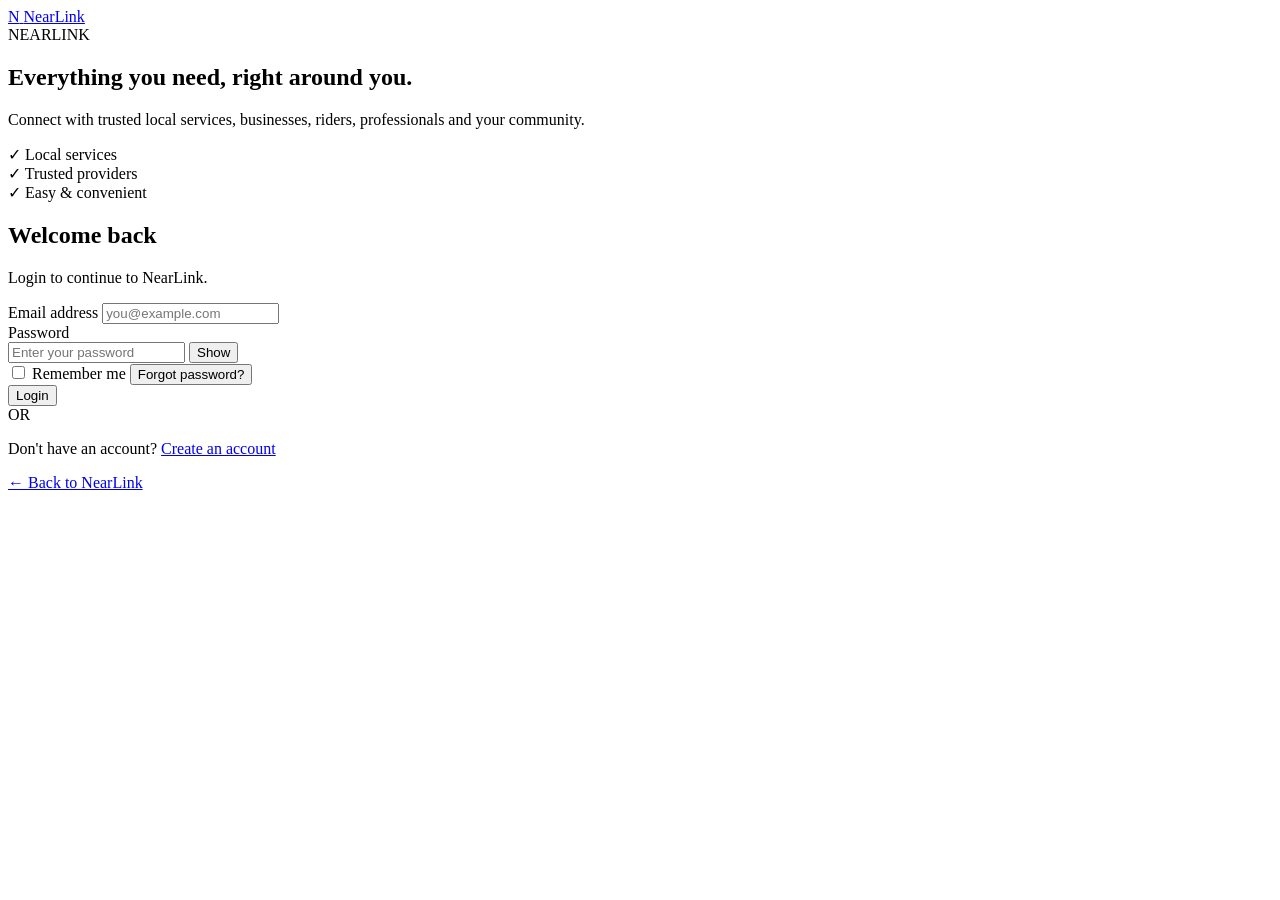
==== login.html @ f6e74ad4 "Add files via upload" ====
<!DOCTYPE html>
<html lang="en">
<head>
    <meta charset="UTF-8">
    <meta name="viewport" content="width=device-width, initial-scale=1.0">
    <title>Login — NearLink</title>
    <link rel="stylesheet" href="../css/auth.css">
</head>

<body class="auth-page">

    <main class="auth-container">

        <section class="auth-brand">
            <a href="../index.html" class="auth-logo">
                <span class="logo-mark">N</span>
                <span>NearLink</span>
            </a>

            <div class="brand-content">
                <span class="brand-badge">NEARLINK</span>
                <h1>Everything you need, <span>right around you.</span></h1>
                <p>
                    Connect with trusted local services, businesses,
                    riders, professionals and your community.
                </p>

                <div class="auth-benefits">
                    <div>
                        <span>✓</span>
                        Local services
                    </div>
                    <div>
                        <span>✓</span>
                        Trusted providers
                    </div>
                    <div>
                        <span>✓</span>
                        Easy & convenient
                    </div>
                </div>
            </div>
        </section>

        <section class="auth-card">

            <div class="auth-header">
                <h2>Welcome back</h2>
                <p>Login to continue to NearLink.</p>
            </div>

            <div id="authMessage" class="auth-message"></div>

            <form id="loginForm">

                <div class="form-group">
                    <label for="loginEmail">Email address</label>
                    <input
                        type="email"
                        id="loginEmail"
                        name="email"
                        placeholder="you@example.com"
                        autocomplete="email"
                        required
                    >
                </div>

                <div class="form-group">
                    <label for="loginPassword">Password</label>

                    <div class="password-wrapper">
                        <input
                            type="password"
                            id="loginPassword"
                            name="password"
                            placeholder="Enter your password"
                            autocomplete="current-password"
                            required
                        >

                        <button
                            type="button"
                            class="password-toggle"
                            data-target="loginPassword"
                            aria-label="Show password"
                        >
                            Show
                        </button>
                    </div>
                </div>

                <div class="form-options">
                    <label class="checkbox-label">
                        <input type="checkbox" id="rememberMe">
                        <span>Remember me</span>
                    </label>

                    <button type="button" id="forgotPassword" class="text-button">
                        Forgot password?
                    </button>
                </div>

                <button type="submit" class="auth-btn" id="loginBtn">
                    Login
                </button>

            </form>

            <div class="divider">
                <span>OR</span>
            </div>

            <p class="auth-switch">
                Don't have an account?
                <a href="signup.html">Create an account</a>
            </p>

            <a href="../index.html" class="back-home">
                ← Back to NearLink
            </a>

        </section>

    </main>

    <script src="../js/auth.js"></script>
</body>
</html>
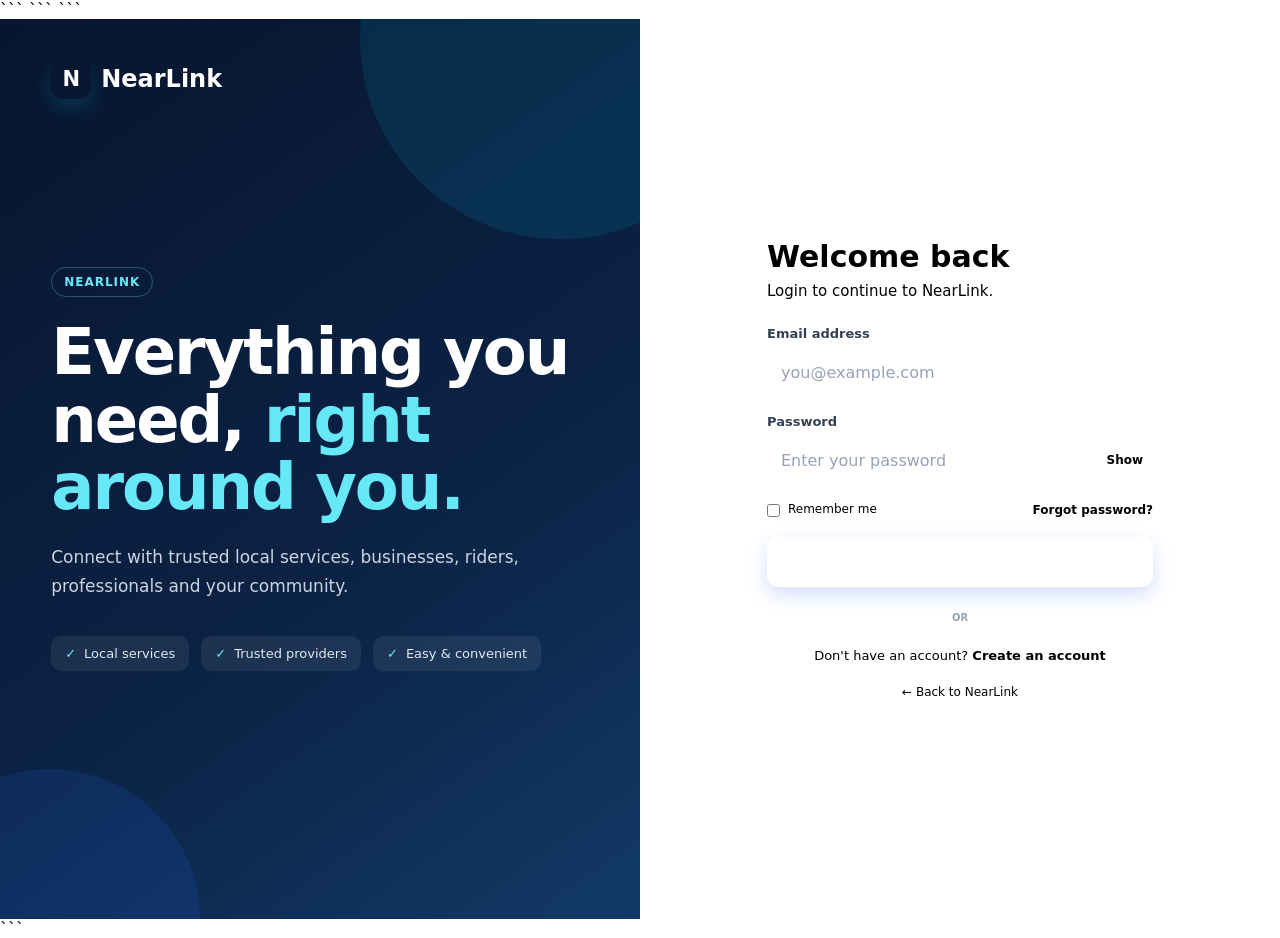
==== commit 18a01fa5: "Refactor login.html structure and content" ====
--- a/login.html
+++ b/login.html
@@ -1,128 +1,207 @@
 <!DOCTYPE html>
+
 <html lang="en">
 <head>
     <meta charset="UTF-8">
     <meta name="viewport" content="width=device-width, initial-scale=1.0">
-    <title>Login — NearLink</title>
-    <link rel="stylesheet" href="../css/auth.css">
+
+```
+<title>Login — NearLink</title>
+
+<link rel="stylesheet" href="auth.css">
+```
+
 </head>
 
 <body class="auth-page">
 
-    <main class="auth-container">
-
-        <section class="auth-brand">
-            <a href="../index.html" class="auth-logo">
-                <span class="logo-mark">N</span>
-                <span>NearLink</span>
-            </a>
-
-            <div class="brand-content">
-                <span class="brand-badge">NEARLINK</span>
-                <h1>Everything you need, <span>right around you.</span></h1>
-                <p>
-                    Connect with trusted local services, businesses,
-                    riders, professionals and your community.
-                </p>
-
-                <div class="auth-benefits">
-                    <div>
-                        <span>✓</span>
-                        Local services
-                    </div>
-                    <div>
-                        <span>✓</span>
-                        Trusted providers
-                    </div>
-                    <div>
-                        <span>✓</span>
-                        Easy & convenient
-                    </div>
-                </div>
-            </div>
-        </section>
-
-        <section class="auth-card">
-
-            <div class="auth-header">
-                <h2>Welcome back</h2>
-                <p>Login to continue to NearLink.</p>
-            </div>
-
-            <div id="authMessage" class="auth-message"></div>
-
-            <form id="loginForm">
-
-                <div class="form-group">
-                    <label for="loginEmail">Email address</label>
+```
+<main class="auth-container">
+
+    <!-- BRAND SECTION -->
+    <section class="auth-brand">
+
+        <a href="index.html" class="auth-logo">
+            <span class="logo-mark">N</span>
+            <span>NearLink</span>
+        </a>
+
+        <div class="brand-content">
+
+            <span class="brand-badge">NEARLINK</span>
+
+            <h1>
+                Everything you need,
+                <span>right around you.</span>
+            </h1>
+
+            <p>
+                Connect with trusted local services, businesses,
+                riders, professionals and your community.
+            </p>
+
+            <div class="auth-benefits">
+
+                <div>
+                    <span>✓</span>
+                    Local services
+                </div>
+
+                <div>
+                    <span>✓</span>
+                    Trusted providers
+                </div>
+
+                <div>
+                    <span>✓</span>
+                    Easy & convenient
+                </div>
+
+            </div>
+
+        </div>
+
+    </section>
+
+
+    <!-- LOGIN CARD -->
+    <section class="auth-card">
+
+        <div class="auth-header">
+            <h2>Welcome back</h2>
+            <p>Login to continue to NearLink.</p>
+        </div>
+
+
+        <!-- AUTH MESSAGE -->
+        <div id="authMessage" class="auth-message"></div>
+
+
+        <!-- LOGIN FORM -->
+        <form id="loginForm">
+
+            <!-- EMAIL -->
+            <div class="form-group">
+
+                <label for="loginEmail">
+                    Email address
+                </label>
+
+                <input
+                    type="email"
+                    id="loginEmail"
+                    name="email"
+                    placeholder="you@example.com"
+                    autocomplete="email"
+                    required
+                >
+
+            </div>
+
+
+            <!-- PASSWORD -->
+            <div class="form-group">
+
+                <label for="loginPassword">
+                    Password
+                </label>
+
+                <div class="password-wrapper">
+
                     <input
-                        type="email"
-                        id="loginEmail"
-                        name="email"
-                        placeholder="you@example.com"
-                        autocomplete="email"
+                        type="password"
+                        id="loginPassword"
+                        name="password"
+                        placeholder="Enter your password"
+                        autocomplete="current-password"
                         required
                     >
-                </div>
-
-                <div class="form-group">
-                    <label for="loginPassword">Password</label>
-
-                    <div class="password-wrapper">
-                        <input
-                            type="password"
-                            id="loginPassword"
-                            name="password"
-                            placeholder="Enter your password"
-                            autocomplete="current-password"
-                            required
-                        >
-
-                        <button
-                            type="button"
-                            class="password-toggle"
-                            data-target="loginPassword"
-                            aria-label="Show password"
-                        >
-                            Show
-                        </button>
-                    </div>
-                </div>
-
-                <div class="form-options">
-                    <label class="checkbox-label">
-                        <input type="checkbox" id="rememberMe">
-                        <span>Remember me</span>
-                    </label>
-
-                    <button type="button" id="forgotPassword" class="text-button">
-                        Forgot password?
+
+                    <button
+                        type="button"
+                        class="password-toggle"
+                        data-target="loginPassword"
+                        aria-label="Show password"
+                    >
+                        Show
                     </button>
-                </div>
-
-                <button type="submit" class="auth-btn" id="loginBtn">
-                    Login
+
+                </div>
+
+            </div>
+
+
+            <!-- OPTIONS -->
+            <div class="form-options">
+
+                <label class="checkbox-label">
+
+                    <input
+                        type="checkbox"
+                        id="rememberMe"
+                    >
+
+                    <span>
+                        Remember me
+                    </span>
+
+                </label>
+
+
+                <button
+                    type="button"
+                    id="forgotPassword"
+                    class="text-button"
+                >
+                    Forgot password?
                 </button>
 
-            </form>
-
-            <div class="divider">
-                <span>OR</span>
-            </div>
-
-            <p class="auth-switch">
-                Don't have an account?
-                <a href="signup.html">Create an account</a>
-            </p>
-
-            <a href="../index.html" class="back-home">
-                ← Back to NearLink
+            </div>
+
+
+            <!-- LOGIN BUTTON -->
+            <button
+                type="submit"
+                class="auth-btn"
+                id="loginBtn"
+            >
+                Login
+            </button>
+
+        </form>
+
+
+        <!-- DIVIDER -->
+        <div class="divider">
+            <span>OR</span>
+        </div>
+
+
+        <!-- SIGNUP -->
+        <p class="auth-switch">
+
+            Don't have an account?
+
+            <a href="signup.html">
+                Create an account
             </a>
 
-        </section>
-
-    </main>
-
-    <script src="../js/auth.js"></script>
+        </p>
+
+
+        <!-- HOME -->
+        <a href="index.html" class="back-home">
+            ← Back to NearLink
+        </a>
+
+    </section>
+
+</main>
+
+
+<!-- AUTH JAVASCRIPT -->
+<script src="auth.js"></script>
+```
+
 </body>
-</html>+</html>
--- a/auth.css
+++ b/auth.css
@@ -0,0 +1,824 @@
+```css
+:root {
+    --primary: #2563eb;
+    --primary-dark: #1d4ed8;
+    --cyan: #06b6d4;
+
+    --navy: #07152f;
+    --navy-light: #0b2345;
+
+    --white: #ffffff;
+    --background: #f7faff;
+
+    --text: #172033;
+    --muted: #64748b;
+
+    --border: #dbe4f0;
+
+    --success: #10b981;
+    --danger: #ef4444;
+
+    --shadow: 0 20px 60px rgba(15, 23, 42, 0.12);
+}
+
+* {
+    margin: 0;
+    padding: 0;
+    box-sizing: border-box;
+}
+
+html {
+    scroll-behavior: smooth;
+}
+
+body {
+    font-family:
+        Inter,
+        system-ui,
+        -apple-system,
+        BlinkMacSystemFont,
+        "Segoe UI",
+        sans-serif;
+
+    background: var(--background);
+    color: var(--text);
+}
+
+button,
+input {
+    font: inherit;
+}
+
+button {
+    cursor: pointer;
+}
+
+/* =========================
+   AUTH PAGE
+========================= */
+
+.auth-page {
+    min-height: 100vh;
+
+    background:
+        radial-gradient(
+            circle at top left,
+            rgba(37, 99, 235, 0.12),
+            transparent 35%
+        ),
+        var(--background);
+}
+
+.auth-container {
+    min-height: 100vh;
+
+    display: grid;
+    grid-template-columns: 1fr 1fr;
+}
+
+/* =========================
+   BRAND SIDE
+========================= */
+
+.auth-brand {
+    position: relative;
+    overflow: hidden;
+
+    padding: 60px 8%;
+
+    background:
+        linear-gradient(
+            145deg,
+            #07152f,
+            #0b2345 60%,
+            #123a67
+        );
+
+    color: white;
+
+    display: flex;
+    flex-direction: column;
+    justify-content: center;
+}
+
+.auth-brand::before {
+    content: "";
+
+    position: absolute;
+
+    width: 400px;
+    height: 400px;
+
+    border-radius: 50%;
+
+    background: rgba(6, 182, 212, 0.12);
+
+    top: -180px;
+    right: -120px;
+
+    pointer-events: none;
+}
+
+.auth-brand::after {
+    content: "";
+
+    position: absolute;
+
+    width: 300px;
+    height: 300px;
+
+    border-radius: 50%;
+
+    background: rgba(37, 99, 235, 0.15);
+
+    bottom: -150px;
+    left: -100px;
+
+    pointer-events: none;
+}
+
+/* =========================
+   LOGO
+========================= */
+
+.auth-logo {
+    position: absolute;
+
+    top: 40px;
+    left: 8%;
+
+    display: inline-flex;
+    align-items: center;
+    gap: 10px;
+
+    color: white;
+    text-decoration: none;
+
+    font-size: 24px;
+    font-weight: 800;
+
+    z-index: 5;
+}
+
+.logo-mark {
+    width: 40px;
+    height: 40px;
+
+    display: grid;
+    place-items: center;
+
+    border-radius: 12px;
+
+    background:
+        linear-gradient(
+            135deg,
+            var(--primary),
+            var(--cyan)
+        );
+
+    color: white;
+
+    font-size: 21px;
+    font-weight: 900;
+
+    box-shadow:
+        0 8px 20px rgba(6, 182, 212, 0.2);
+}
+
+/* =========================
+   BRAND CONTENT
+========================= */
+
+.brand-content {
+    position: relative;
+    z-index: 2;
+
+    max-width: 550px;
+}
+
+.brand-badge {
+    display: inline-block;
+
+    padding: 7px 12px;
+    margin-bottom: 22px;
+
+    border: 1px solid rgba(103, 232, 249, 0.3);
+    border-radius: 999px;
+
+    color: #67e8f9;
+
+    font-size: 12px;
+    font-weight: 800;
+
+    letter-spacing: 1px;
+}
+
+.brand-content h1 {
+    font-size: clamp(38px, 5vw, 64px);
+
+    line-height: 1.05;
+
+    margin-bottom: 22px;
+
+    letter-spacing: -2px;
+}
+
+.brand-content h1 span {
+    color: #67e8f9;
+}
+
+.brand-content p {
+    max-width: 500px;
+
+    color: #cbd5e1;
+
+    font-size: 17px;
+    line-height: 1.7;
+}
+
+/* =========================
+   BENEFITS
+========================= */
+
+.auth-benefits {
+    display: flex;
+    flex-wrap: wrap;
+    gap: 12px;
+
+    margin-top: 35px;
+}
+
+.auth-benefits div {
+    display: flex;
+    align-items: center;
+    gap: 8px;
+
+    padding: 10px 14px;
+
+    border-radius: 10px;
+
+    background: rgba(255, 255, 255, 0.07);
+
+    color: #e2e8f0;
+
+    font-size: 13px;
+}
+
+.auth-benefits span {
+    color: #67e8f9;
+
+    font-weight: 900;
+}
+
+/* =========================
+   AUTH CARD
+========================= */
+
+.auth-card {
+    width: min(470px, calc(100% - 40px));
+
+    margin: auto;
+
+    padding: 42px;
+
+    background: white;
+
+    border: 1px solid var(--border);
+
+    border-radius: 24px;
+
+    box-shadow: var(--shadow);
+}
+
+.signup-card {
+    max-height: 96vh;
+
+    overflow-y: auto;
+
+    scrollbar-width: thin;
+    scrollbar-color: #cbd5e1 transparent;
+}
+
+.signup-card::-webkit-scrollbar {
+    width: 6px;
+}
+
+.signup-card::-webkit-scrollbar-track {
+    background: transparent;
+}
+
+.signup-card::-webkit-scrollbar-thumb {
+    background: #cbd5e1;
+    border-radius: 999px;
+}
+
+/* =========================
+   AUTH HEADER
+========================= */
+
+.auth-header {
+    margin-bottom: 26px;
+}
+
+.auth-header h2 {
+    color: var(--text);
+
+    font-size: 30px;
+
+    margin-bottom: 8px;
+}
+
+.auth-header p {
+    color: var(--muted);
+
+    font-size: 15px;
+}
+
+/* =========================
+   MESSAGE
+========================= */
+
+.auth-message {
+    display: none;
+
+    padding: 12px 14px;
+    margin-bottom: 18px;
+
+    border-radius: 10px;
+
+    font-size: 14px;
+    line-height: 1.5;
+}
+
+.auth-message.show {
+    display: block;
+}
+
+.auth-message.success {
+    background: #ecfdf5;
+
+    border: 1px solid #a7f3d0;
+
+    color: #047857;
+}
+
+.auth-message.error {
+    background: #fef2f2;
+
+    border: 1px solid #fecaca;
+
+    color: #b91c1c;
+}
+
+/* =========================
+   FORM
+========================= */
+
+.form-row {
+    display: grid;
+
+    grid-template-columns: 1fr 1fr;
+
+    gap: 14px;
+}
+
+.form-group {
+    margin-bottom: 18px;
+}
+
+.form-group label {
+    display: block;
+
+    margin-bottom: 7px;
+
+    color: #334155;
+
+    font-size: 13px;
+
+    font-weight: 700;
+}
+
+.form-group input {
+    width: 100%;
+
+    height: 48px;
+
+    padding: 0 14px;
+
+    border: 1px solid var(--border);
+
+    border-radius: 10px;
+
+    outline: none;
+
+    background: white;
+
+    color: var(--text);
+
+    transition:
+        border-color 0.2s,
+        box-shadow 0.2s,
+        transform 0.2s;
+}
+
+.form-group input::placeholder {
+    color: #94a3b8;
+}
+
+.form-group input:hover {
+    border-color: #bfcee0;
+}
+
+.form-group input:focus {
+    border-color: var(--primary);
+
+    box-shadow:
+        0 0 0 3px rgba(37, 99, 235, 0.1);
+}
+
+/* =========================
+   PASSWORD
+========================= */
+
+.password-wrapper {
+    position: relative;
+}
+
+.password-wrapper input {
+    padding-right: 70px;
+}
+
+.password-toggle {
+    position: absolute;
+
+    right: 10px;
+    top: 50%;
+
+    transform: translateY(-50%);
+
+    border: 0;
+
+    background: transparent;
+
+    color: var(--primary);
+
+    font-size: 12px;
+
+    font-weight: 700;
+}
+
+.password-toggle:hover {
+    color: var(--primary-dark);
+}
+
+/* =========================
+   PASSWORD STRENGTH
+========================= */
+
+.password-strength {
+    margin-top: 8px;
+}
+
+.strength-bar {
+    width: 100%;
+    height: 5px;
+
+    overflow: hidden;
+
+    border-radius: 999px;
+
+    background: #e2e8f0;
+}
+
+#strengthProgress {
+    width: 0;
+    height: 100%;
+
+    border-radius: inherit;
+
+    transition: width 0.25s ease;
+}
+
+#passwordStrength {
+    display: block;
+
+    margin-top: 5px;
+
+    color: var(--muted);
+
+    font-size: 11px;
+}
+
+/* =========================
+   OPTIONS
+========================= */
+
+.form-options {
+    display: flex;
+
+    align-items: center;
+
+    justify-content: space-between;
+
+    margin: 5px 0 20px;
+}
+
+.checkbox-label,
+.terms-label {
+    display: flex;
+
+    align-items: flex-start;
+
+    gap: 8px;
+
+    color: var(--muted);
+
+    font-size: 12px;
+
+    cursor: pointer;
+}
+
+.checkbox-label input,
+.terms-label input {
+    accent-color: var(--primary);
+
+    margin-top: 2px;
+}
+
+.text-button {
+    border: 0;
+
+    background: transparent;
+
+    color: var(--primary);
+
+    font-size: 12px;
+
+    font-weight: 700;
+}
+
+.text-button:hover {
+    text-decoration: underline;
+}
+
+/* =========================
+   TERMS
+========================= */
+
+.terms-label {
+    margin: 4px 0 20px;
+
+    line-height: 1.5;
+}
+
+.terms-label a {
+    color: var(--primary);
+
+    text-decoration: none;
+}
+
+.terms-label a:hover {
+    text-decoration: underline;
+}
+
+/* =========================
+   BUTTON
+========================= */
+
+.auth-btn {
+    width: 100%;
+
+    height: 50px;
+
+    border: 0;
+
+    border-radius: 11px;
+
+    background:
+        linear-gradient(
+            135deg,
+            var(--primary),
+            var(--cyan)
+        );
+
+    color: white;
+
+    font-size: 15px;
+
+    font-weight: 800;
+
+    box-shadow:
+        0 8px 20px rgba(37, 99, 235, 0.2);
+
+    transition:
+        transform 0.2s,
+        box-shadow 0.2s,
+        opacity 0.2s;
+}
+
+.auth-btn:hover {
+    transform: translateY(-1px);
+
+    box-shadow:
+        0 12px 25px rgba(37, 99, 235, 0.28);
+}
+
+.auth-btn:active {
+    transform: translateY(0);
+}
+
+.auth-btn:disabled {
+    opacity: 0.7;
+
+    cursor: not-allowed;
+
+    transform: none;
+}
+
+/* =========================
+   DIVIDER
+========================= */
+
+.divider {
+    display: flex;
+
+    align-items: center;
+
+    gap: 12px;
+
+    margin: 25px 0;
+
+    color: #94a3b8;
+
+    font-size: 10px;
+
+    font-weight: 700;
+}
+
+.divider::before,
+.divider::after {
+    content: "";
+
+    flex: 1;
+
+    height: 1px;
+
+    background: var(--border);
+}
+
+/* =========================
+   ACCOUNT SWITCH
+========================= */
+
+.auth-switch {
+    text-align: center;
+
+    color: var(--muted);
+
+    font-size: 13px;
+}
+
+.auth-switch a {
+    color: var(--primary);
+
+    font-weight: 800;
+
+    text-decoration: none;
+}
+
+.auth-switch a:hover {
+    text-decoration: underline;
+}
+
+/* =========================
+   BACK HOME
+========================= */
+
+.back-home {
+    display: block;
+
+    margin-top: 22px;
+
+    color: var(--muted);
+
+    text-align: center;
+
+    font-size: 12px;
+
+    text-decoration: none;
+
+    transition: color 0.2s;
+}
+
+.back-home:hover {
+    color: var(--primary);
+}
+
+/* =========================
+   RESPONSIVE
+========================= */
+
+@media (max-width: 900px) {
+
+    .auth-container {
+        grid-template-columns: 1fr;
+    }
+
+    .auth-brand {
+        min-height: 360px;
+
+        padding: 110px 8% 50px;
+    }
+
+    .auth-logo {
+        top: 30px;
+    }
+
+    .brand-content h1 {
+        font-size: 42px;
+    }
+
+    .auth-card {
+        margin: 40px auto;
+    }
+}
+
+/* =========================
+   MOBILE
+========================= */
+
+@media (max-width: 520px) {
+
+    .auth-brand {
+        min-height: 330px;
+
+        padding: 100px 25px 35px;
+    }
+
+    .auth-logo {
+        left: 25px;
+    }
+
+    .brand-content h1 {
+        font-size: 35px;
+
+        letter-spacing: -1px;
+    }
+
+    .brand-content p {
+        font-size: 14px;
+    }
+
+    .auth-benefits {
+        display: none;
+    }
+
+    .auth-card {
+        width: calc(100% - 24px);
+
+        padding: 28px 22px;
+
+        border-radius: 18px;
+    }
+
+    .form-row {
+        grid-template-columns: 1fr;
+
+        gap: 0;
+    }
+
+    .auth-header h2 {
+        font-size: 26px;
+    }
+
+    .form-options {
+        gap: 10px;
+    }
+}
+
+/* =========================
+   VERY SMALL SCREENS
+========================= */
+
+@media (max-width: 360px) {
+
+    .auth-brand {
+        padding-left: 20px;
+        padding-right: 20px;
+    }
+
+    .auth-logo {
+        left: 20px;
+    }
+
+    .auth-card {
+        width: calc(100% - 16px);
+
+        padding: 24px 18px;
+    }
+
+    .brand-content h1 {
+        font-size: 31px;
+    }
+}
+```
